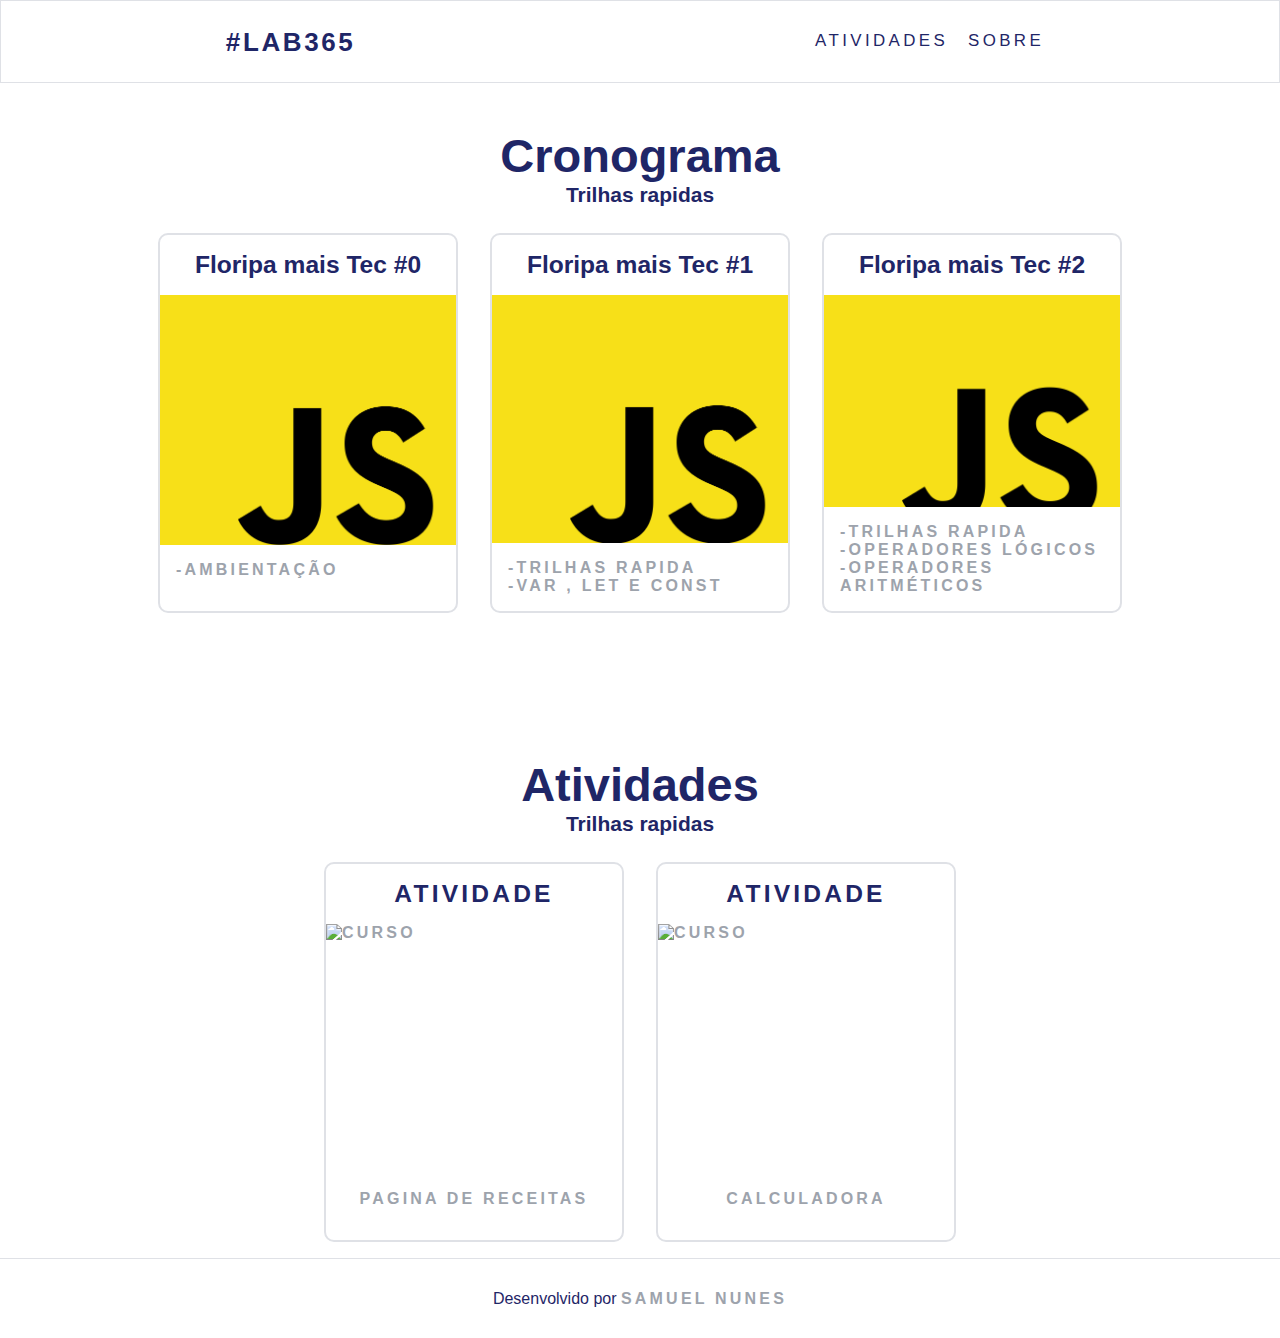
==== index.html @ 3c271fd3 "Projeto lab365" ====
<!DOCTYPE html>
<html lang="pt-br">
<head>
    <meta charset="UTF-8">
    <meta http-equiv="X-UA-Compatible" content="IE=edge">
    <meta name="viewport" content="width=device-width, initial-scale=1.0">
    <title>Lab 365</title>
    <link rel="stylesheet" href="css/style.css">
</head>
<body>
    <header>
        <h1>#Lab365</h1>
        <nav>
            <ul>
                <li><a href="#atividades">Atividades</a></li>
                <li><a href="#">Sobre</a></li>
            </ul>
        </nav>
    </header>
    
    <section class="topic">
        <h2 class="title">Cronograma </h2>
        <h5 class="subtitle">Trilhas rapidas </h5>
    </section>
    
    <section class="content">

        <div class="card">
            <div class="card-header">
                <h3>Floripa mais Tec #0</h3>
            </div>
            <figure>
                <img src="./javas.png" alt="Curso">
            </figure>
            <div class="card-body">
                <p>-Ambientação</p>
            </div>
        </div>
        
        <div class="card">
            <div class="card-header">
                <h3>Floripa mais Tec #1</h3>
            </div>
            <figure>
                <img src="./javas.png" alt="Curso">
            </figure>
            <div class="card-body">
                <p>-Trilhas rapida</p>
                <p>-Var , let e const</p>
            </div>
        </div>

        <div class="card">
            <div class="card-header">
                <h3>Floripa mais Tec #2</h3>
            </div>
            <figure>
                <img src="./javas.png" alt="Curso">
            </figure>
            <div class="card-body">
                <p>-Trilhas rapida</p>
                <p>-Operadores Lógicos</p>
                <p>-Operadores Aritméticos</p>
            </div>
        </div>


    </section>

    <section class="topic">
        <h2 class="title">Atividades</h2>
        <h5 class="subtitle">Trilhas rapidas </h5>
    </section>
    

    <section id="atividades" class="content">

        <div class="card">
            <a href="./pages/receitas/index.html">
            <div class="card-header">
                <h3>Atividade</h3>
            </div>
            <figure>
                <img src="https://source.unsplash.com/1044x400/?food" alt="Curso">
            </figure>
            <div class="card-body">
                <p>Pagina de Receitas</p>
            </div>
        </a>
        </div>

        <div class="card">
            <a href="./pages/calculadora/index.html">
            <div class="card-header">
                <h3>Atividade</h3>
            </div>
            <figure>
                <img src="https://source.unsplash.com/1044x400/?money" alt="Curso">
            </figure>
            <div class="card-body">
                <p>Calculadora</p>
            </div>
        </a>
        </div>

    </section>
    
    <footer>
        <p>Desenvolvido por <a href="#">Samuel Nunes</a></p>
    </footer>
</body>
</html>
---- css/style.css ----
*{
    margin: 0;
    padding: 0;
    box-sizing: border-box;
    text-decoration: none;
    list-style: none;
}

a{
    text-decoration: none;
    color: #1F2667;
    text-transform: uppercase;
    color: #9DA3AC;
    letter-spacing: 0.2em;
    font-weight: bold;
}

body{
    font-family: 'Open sans', sans-serif;
}

header{
    display: flex;
    justify-content: space-around;
    align-items: center;
    color: #1F2667;
    position: fixed;
    z-index: 999;
    background: #fff;

    width: 100%;
    margin: 0 auto;

    line-height: 80px;
    font-size: 13px;
    font-weight: 700;
    text-transform: uppercase;
    letter-spacing: 0.2em;
    border: 1px solid #DFE1E6;
}

nav > ul{
    display: flex;
}

nav > ul > li > a{
    margin: 0 10px;
    font-size: 1.3em;
    color: #1F2667;
    font-weight: 100;
}

.topic {
    display: flex;
    justify-content: space-evenly;
    padding-top: 10%;
    flex-direction: column;
    align-content: space-around;
    align-items: center;
}

.content {
    display: flex;
    justify-content: center;
    align-items: center;
    padding-top: 10px;
    flex-wrap: wrap;
}

figure{
    width: 100%;
    height: 250px;
    overflow: hidden;
}

figure > img{
    width: 100%;
    height: 100%;
    object-fit: cover;
}

.card{
    display: flex;
    flex-direction: column;
    background: #fff;
    width: 300px;
    height: 380px;
    border-radius: 10px;
    margin: 1rem;
    transition: all 0.3s ease;
    overflow: hidden;
    border: 2px solid #DFE1E6;
}
.card-header{
    display: flex;
    justify-content: center;
    align-items: center;
    padding: 1rem;
    font-size: 21px;
    font-weight: 500;
    color: #1F2667;
}

.card-body{
    display: flex;
    justify-content: flex-end;
    align-items: center;
    flex-direction: column;
    padding: 1rem;
    text-overflow: ellipsis;
}

.card > .card-body{
    display: flex;
    justify-content: space-between;
    padding: 1rem;
    bottom: 0px;
    text-transform: uppercase;
    color: #9DA3AC;
    letter-spacing: 0.2em;
    font-weight: bold;
    align-content: flex-end;
    align-items: flex-start;
}

.card:hover{
    transform: translateY(-10px);
    box-shadow: 0 0 10px rgba(0,0,0,0.2);
}


.card:hover .card-body{
    color: #1F2667;
}

.title{
    font-size: 47px;
    color: #1F2667;
}

.subtitle{
    font-size: 21px;
    color: #1F2667;
}

footer {
    display: flex;
    justify-content: center;
    align-items: center;
    padding: 1rem;
    bottom:0;
    width: 100%;
    background: #fff;
    color: #1F2667;
    border-top: 1px solid #DFE1E6;
    height: 80px;
}
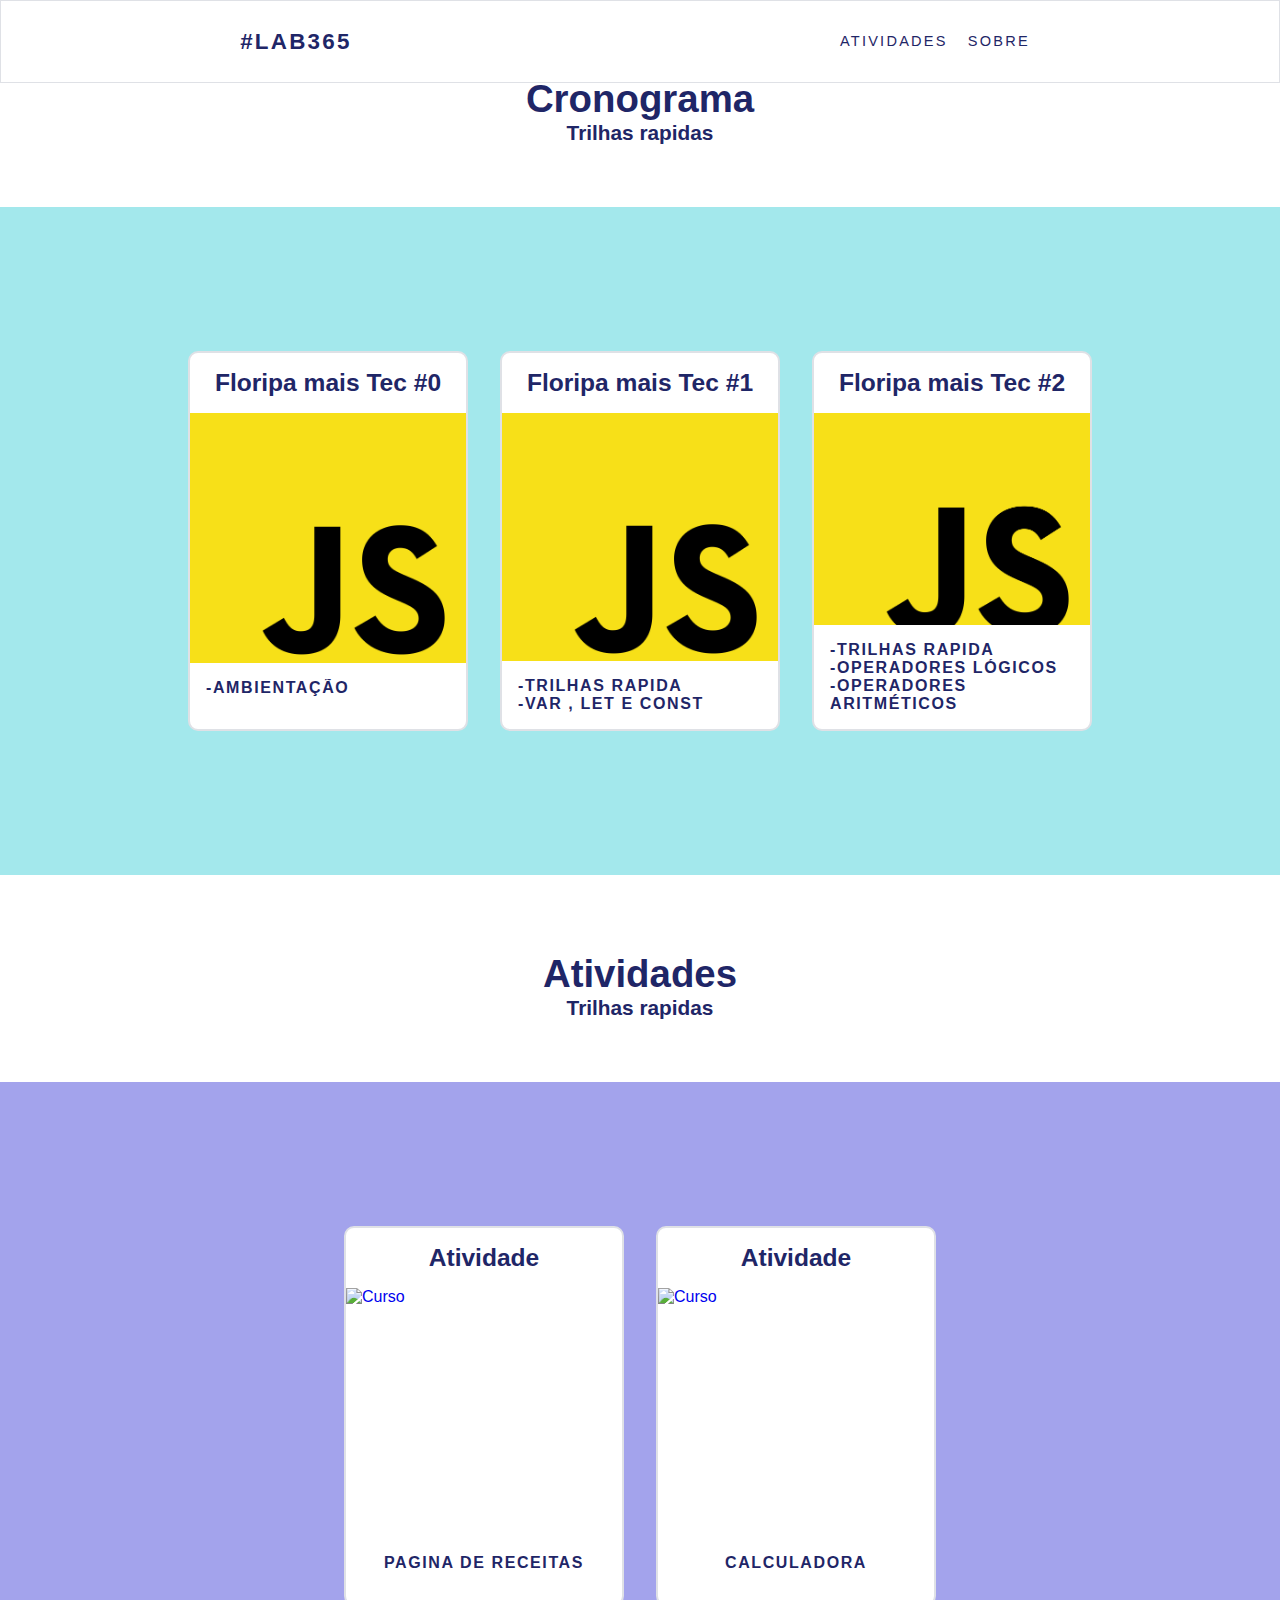
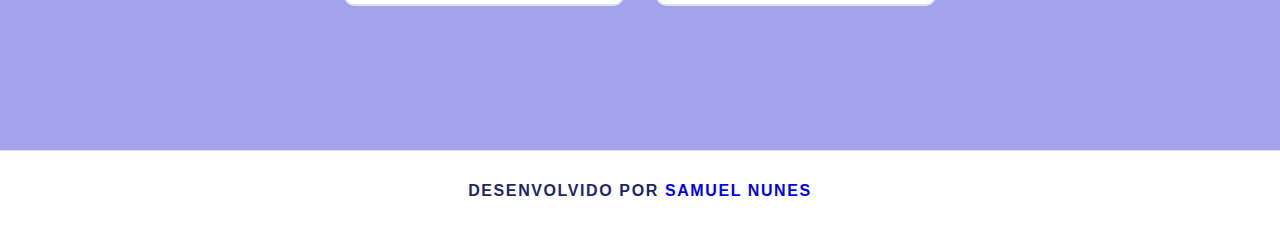
==== commit a37e3193: "Alterações de responsividade" ====
--- a/index.html
+++ b/index.html
@@ -23,17 +23,17 @@
         <h5 class="subtitle">Trilhas rapidas </h5>
     </section>
     
-    <section class="content">
+    <section class="content" style="background-color: #76dce3ab;;">
 
         <div class="card">
             <div class="card-header">
                 <h3>Floripa mais Tec #0</h3>
             </div>
             <figure>
-                <img src="./javas.png" alt="Curso">
+                <img src="./image/javas.png" alt="Curso">
             </figure>
             <div class="card-body">
-                <p>-Ambientação</p>
+                <p class="text-body">-Ambientação</p>
             </div>
         </div>
         
@@ -42,11 +42,11 @@
                 <h3>Floripa mais Tec #1</h3>
             </div>
             <figure>
-                <img src="./javas.png" alt="Curso">
+                <img src="./image/javas.png" alt="Curso">
             </figure>
             <div class="card-body">
-                <p>-Trilhas rapida</p>
-                <p>-Var , let e const</p>
+                <p class="text-body">-Trilhas rapida</p>
+                <p class="text-body">-Var , let e const</p>
             </div>
         </div>
 
@@ -55,12 +55,12 @@
                 <h3>Floripa mais Tec #2</h3>
             </div>
             <figure>
-                <img src="./javas.png" alt="Curso">
+                <img src="./image/javas.png" alt="Curso">
             </figure>
             <div class="card-body">
-                <p>-Trilhas rapida</p>
-                <p>-Operadores Lógicos</p>
-                <p>-Operadores Aritméticos</p>
+                <p class="text-body">-Trilhas rapida</p>
+                <p class="text-body">-Operadores Lógicos</p>
+                <p class="text-body">-Operadores Aritméticos</p>
             </div>
         </div>
 
@@ -73,7 +73,7 @@
     </section>
     
 
-    <section id="atividades" class="content">
+    <section id="atividades" class="content"  style="background-color: #7676e3ab;;">
 
         <div class="card">
             <a href="./pages/receitas/index.html">
@@ -84,7 +84,7 @@
                 <img src="https://source.unsplash.com/1044x400/?food" alt="Curso">
             </figure>
             <div class="card-body">
-                <p>Pagina de Receitas</p>
+                <p class="text-body">Pagina de Receitas</p>
             </div>
         </a>
         </div>
@@ -98,7 +98,7 @@
                 <img src="https://source.unsplash.com/1044x400/?money" alt="Curso">
             </figure>
             <div class="card-body">
-                <p>Calculadora</p>
+                <p class="text-body">Calculadora</p>
             </div>
         </a>
         </div>
@@ -106,7 +106,7 @@
     </section>
     
     <footer>
-        <p>Desenvolvido por <a href="#">Samuel Nunes</a></p>
+        <p class="text-body">Desenvolvido por <a href="#">Samuel Nunes</a></p>
     </footer>
 </body>
 </html>--- a/css/style.css
+++ b/css/style.css
@@ -6,13 +6,13 @@
     list-style: none;
 }
 
-a{
+.text-body{
     text-decoration: none;
     color: #1F2667;
     text-transform: uppercase;
-    color: #9DA3AC;
-    letter-spacing: 0.2em;
+    letter-spacing: 0.1em;
     font-weight: bold;
+    overflow: hidden;
 }
 
 body{
@@ -32,7 +32,7 @@
     margin: 0 auto;
 
     line-height: 80px;
-    font-size: 13px;
+    font-size: 0.7em;
     font-weight: 700;
     text-transform: uppercase;
     letter-spacing: 0.2em;
@@ -53,7 +53,7 @@
 .topic {
     display: flex;
     justify-content: space-evenly;
-    padding-top: 10%;
+    padding-top: 6%;
     flex-direction: column;
     align-content: space-around;
     align-items: center;
@@ -63,7 +63,8 @@
     display: flex;
     justify-content: center;
     align-items: center;
-    padding-top: 10px;
+    padding-top: 10%;
+    padding-bottom: 10%;
     flex-wrap: wrap;
 }
 
@@ -83,7 +84,7 @@
     display: flex;
     flex-direction: column;
     background: #fff;
-    width: 300px;
+    width: 280px;
     height: 380px;
     border-radius: 10px;
     margin: 1rem;
@@ -128,19 +129,15 @@
     box-shadow: 0 0 10px rgba(0,0,0,0.2);
 }
 
-
-.card:hover .card-body{
-    color: #1F2667;
-}
-
 .title{
-    font-size: 47px;
+    font-size: 2.4em;
     color: #1F2667;
 }
 
 .subtitle{
-    font-size: 21px;
+    font-size: 1.3rem;
     color: #1F2667;
+    padding-bottom: 3.9rem;
 }
 
 footer {
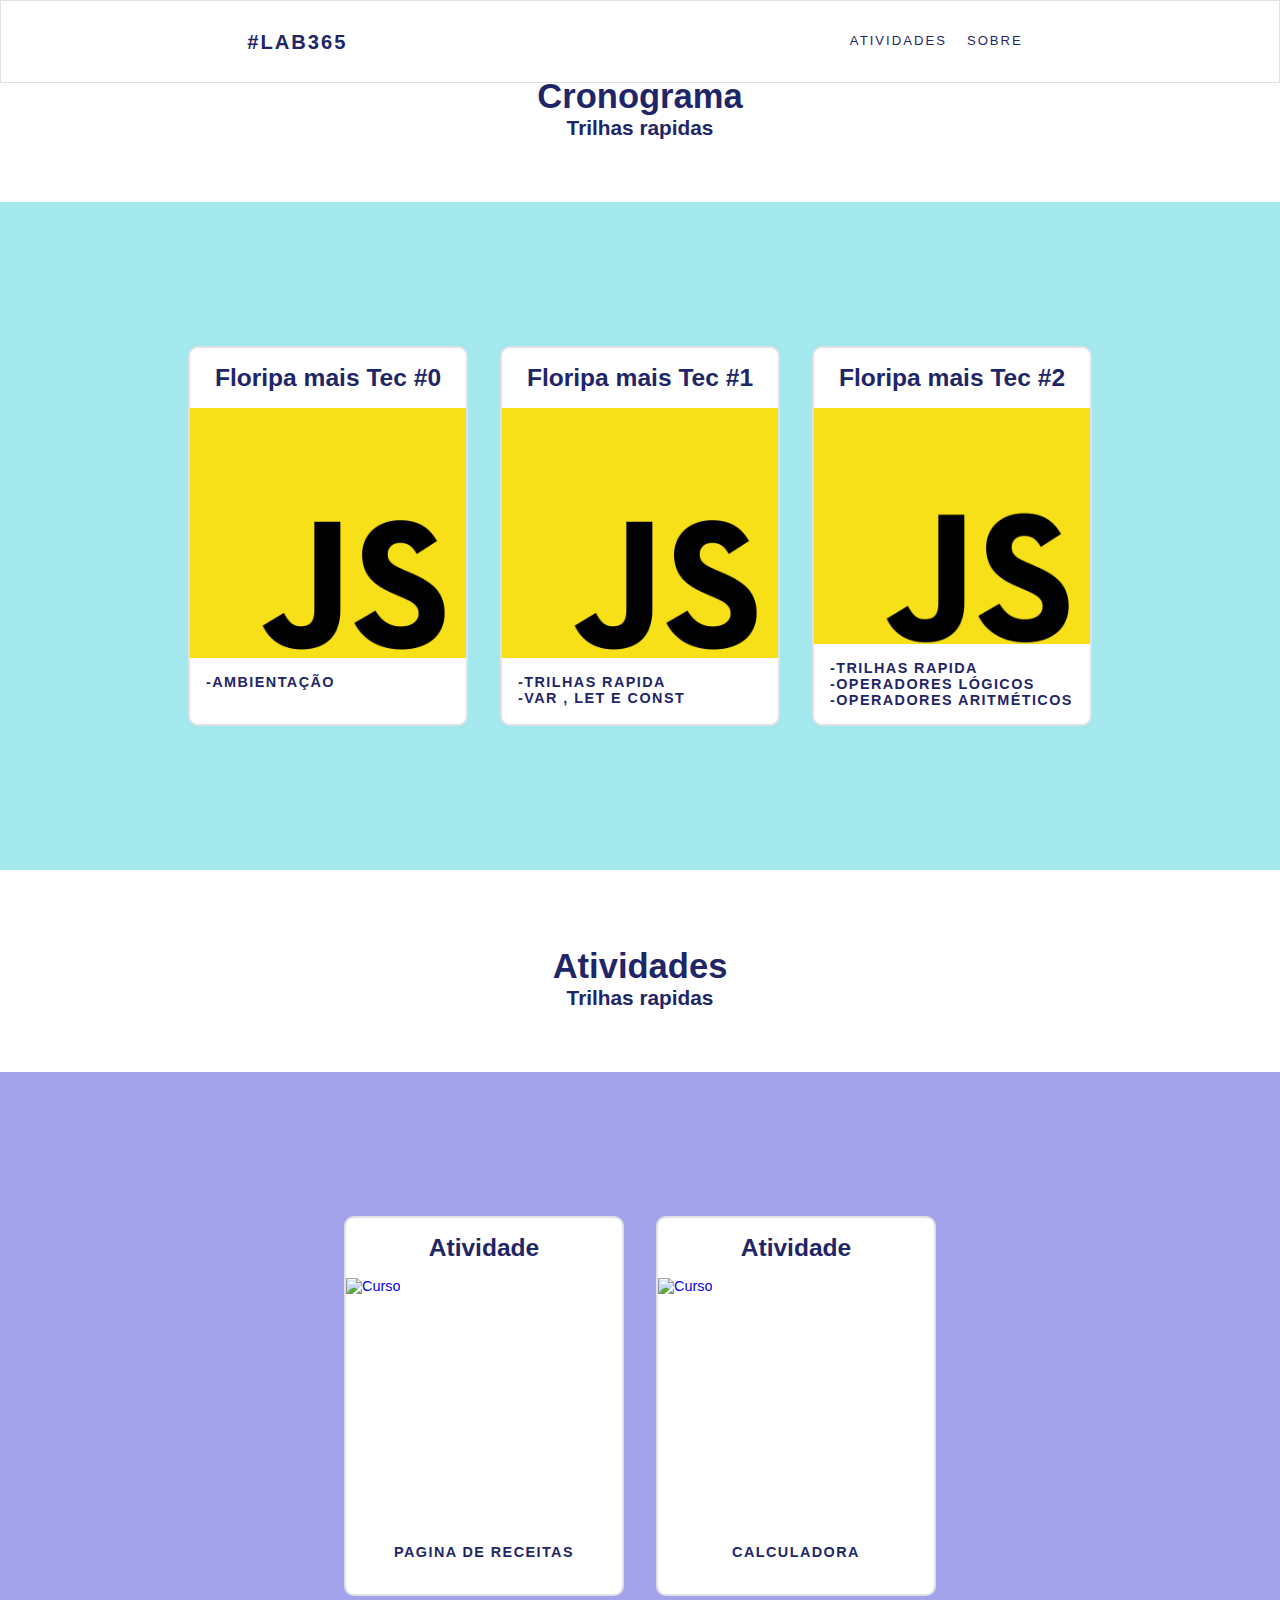
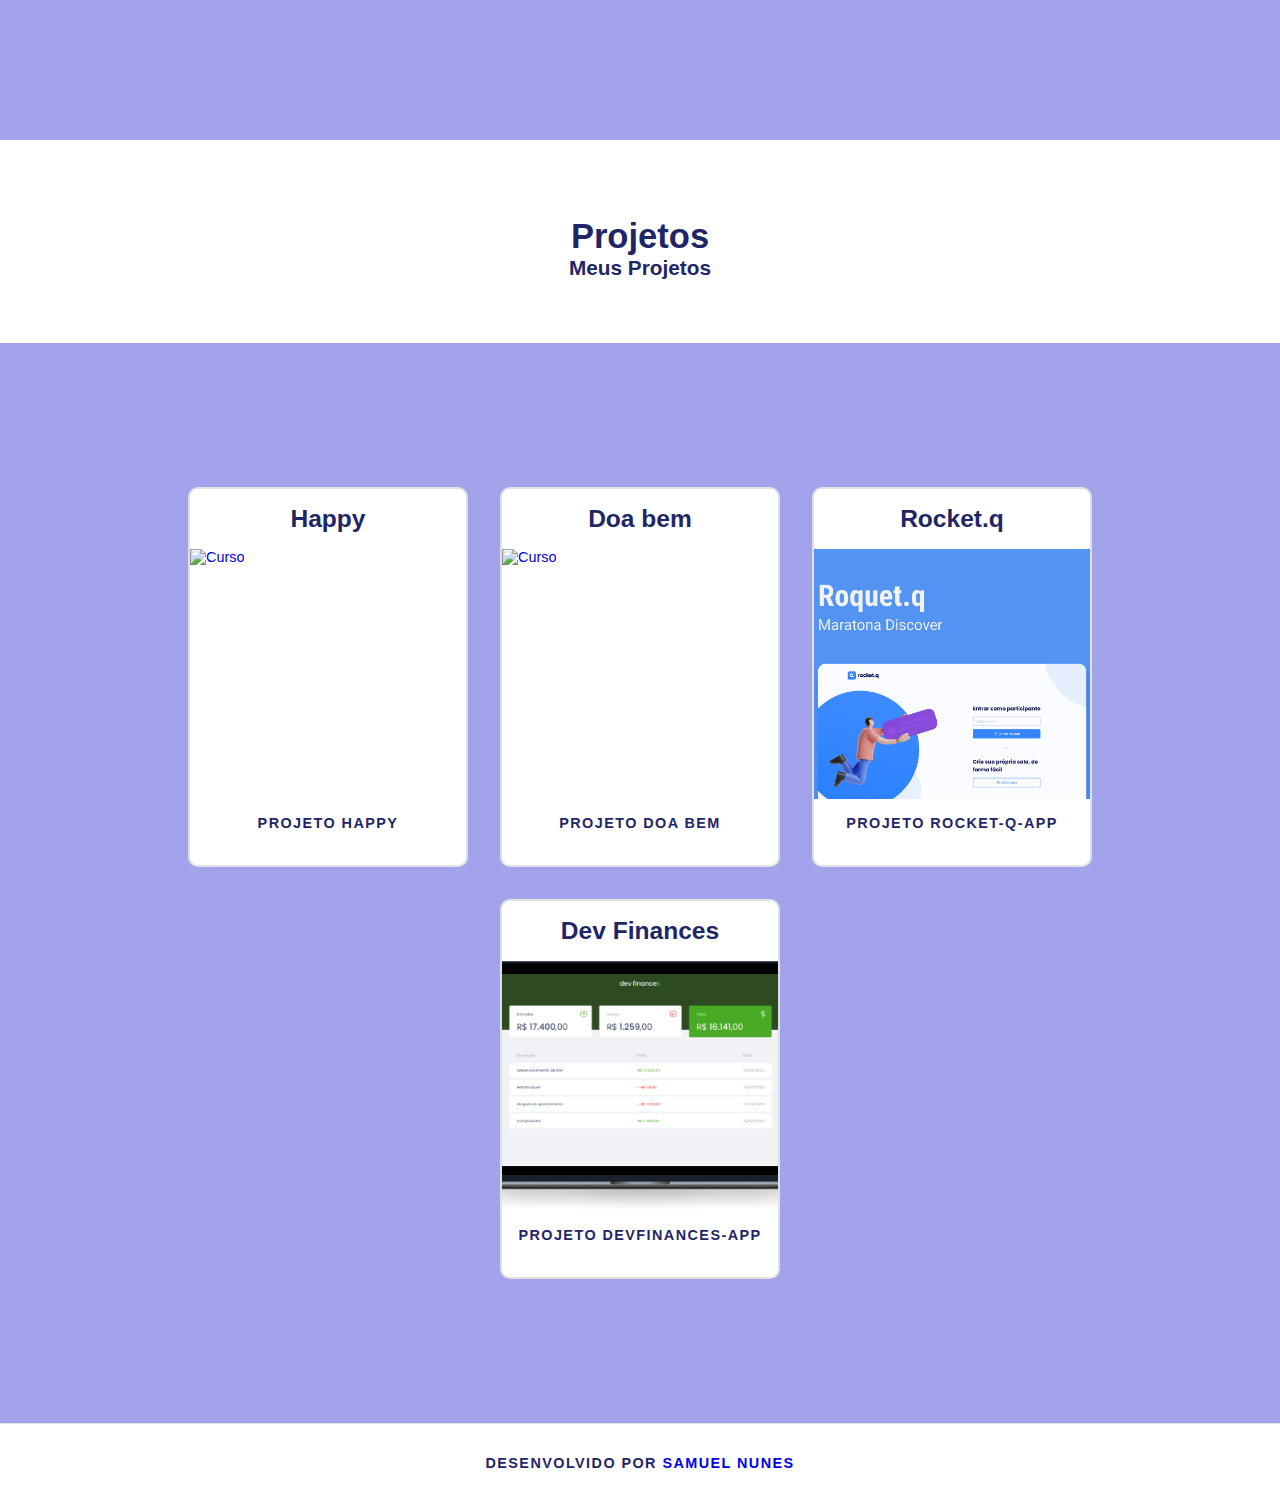
==== commit ccd5077d: "Meus Projetos" ====
--- a/index.html
+++ b/index.html
@@ -104,6 +104,73 @@
         </div>
 
     </section>
+
+    <section class="topic">
+        <h2 class="title">Projetos</h2>
+        <h5 class="subtitle">Meus Projetos</h5>
+    </section>
+    
+
+    <section id="atividades" class="content"  style="background-color: #7676e3ab;;">
+
+        <div class="card">
+            <a href="https://happy-project.netlify.app/">
+            <div class="card-header">
+                <h3>Happy</h3>
+            </div>
+            <figure>
+                <img src="https://happy-project.netlify.app/public/images/home.jpg" alt="Curso">
+            </figure>
+            <div class="card-body">
+                <p class="text-body">Projeto Happy</p>
+            </div>
+        </a>
+        </div>
+
+        <div class="card">
+            <a href="https://doa-bem-project.netlify.app/#/">
+            <div class="card-header">
+                <h3>Doa bem</h3>
+            </div>
+            <figure>
+                <img src="https://doa-bem-project.netlify.app/img/banner.6f641420.svg" alt="Curso">
+            </figure>
+            <div class="card-body">
+                <p class="text-body">Projeto Doa bem</p>
+            </div>
+        </a>
+        </div>
+
+        <div class="card">
+            <a href="https://rocket-q-app.herokuapp.com/">
+            <div class="card-header">
+                <h3>Rocket.q</h3>
+            </div>
+            <figure>
+                <img src="./image/Rocket_Q.png" alt="Curso">
+            </figure>
+            <div class="card-body">
+                <p class="text-body">Projeto rocket-q-app</p>
+            </div>
+        </a>
+        </div>
+
+        
+        <div class="card">
+            <a href="https://dev-finaces-project.netlify.app/">
+            <div class="card-header">
+                <h3>Dev Finances</h3>
+            </div>
+            <figure>
+                <img src="./image/devfinances.png" alt="Curso">
+            </figure>
+            <div class="card-body">
+                <p class="text-body">Projeto devfinances-app</p>
+            </div>
+        </a>
+        </div>
+
+    </section>
     
     <footer>
         <p class="text-body">Desenvolvido por <a href="#">Samuel Nunes</a></p>
--- a/css/style.css
+++ b/css/style.css
@@ -17,6 +17,7 @@
 
 body{
     font-family: 'Open sans', sans-serif;
+    font-size: 0.9rem;
 }
 
 header{
@@ -63,8 +64,7 @@
     display: flex;
     justify-content: center;
     align-items: center;
-    padding-top: 10%;
-    padding-bottom: 10%;
+    padding: 10%;
     flex-wrap: wrap;
 }
 
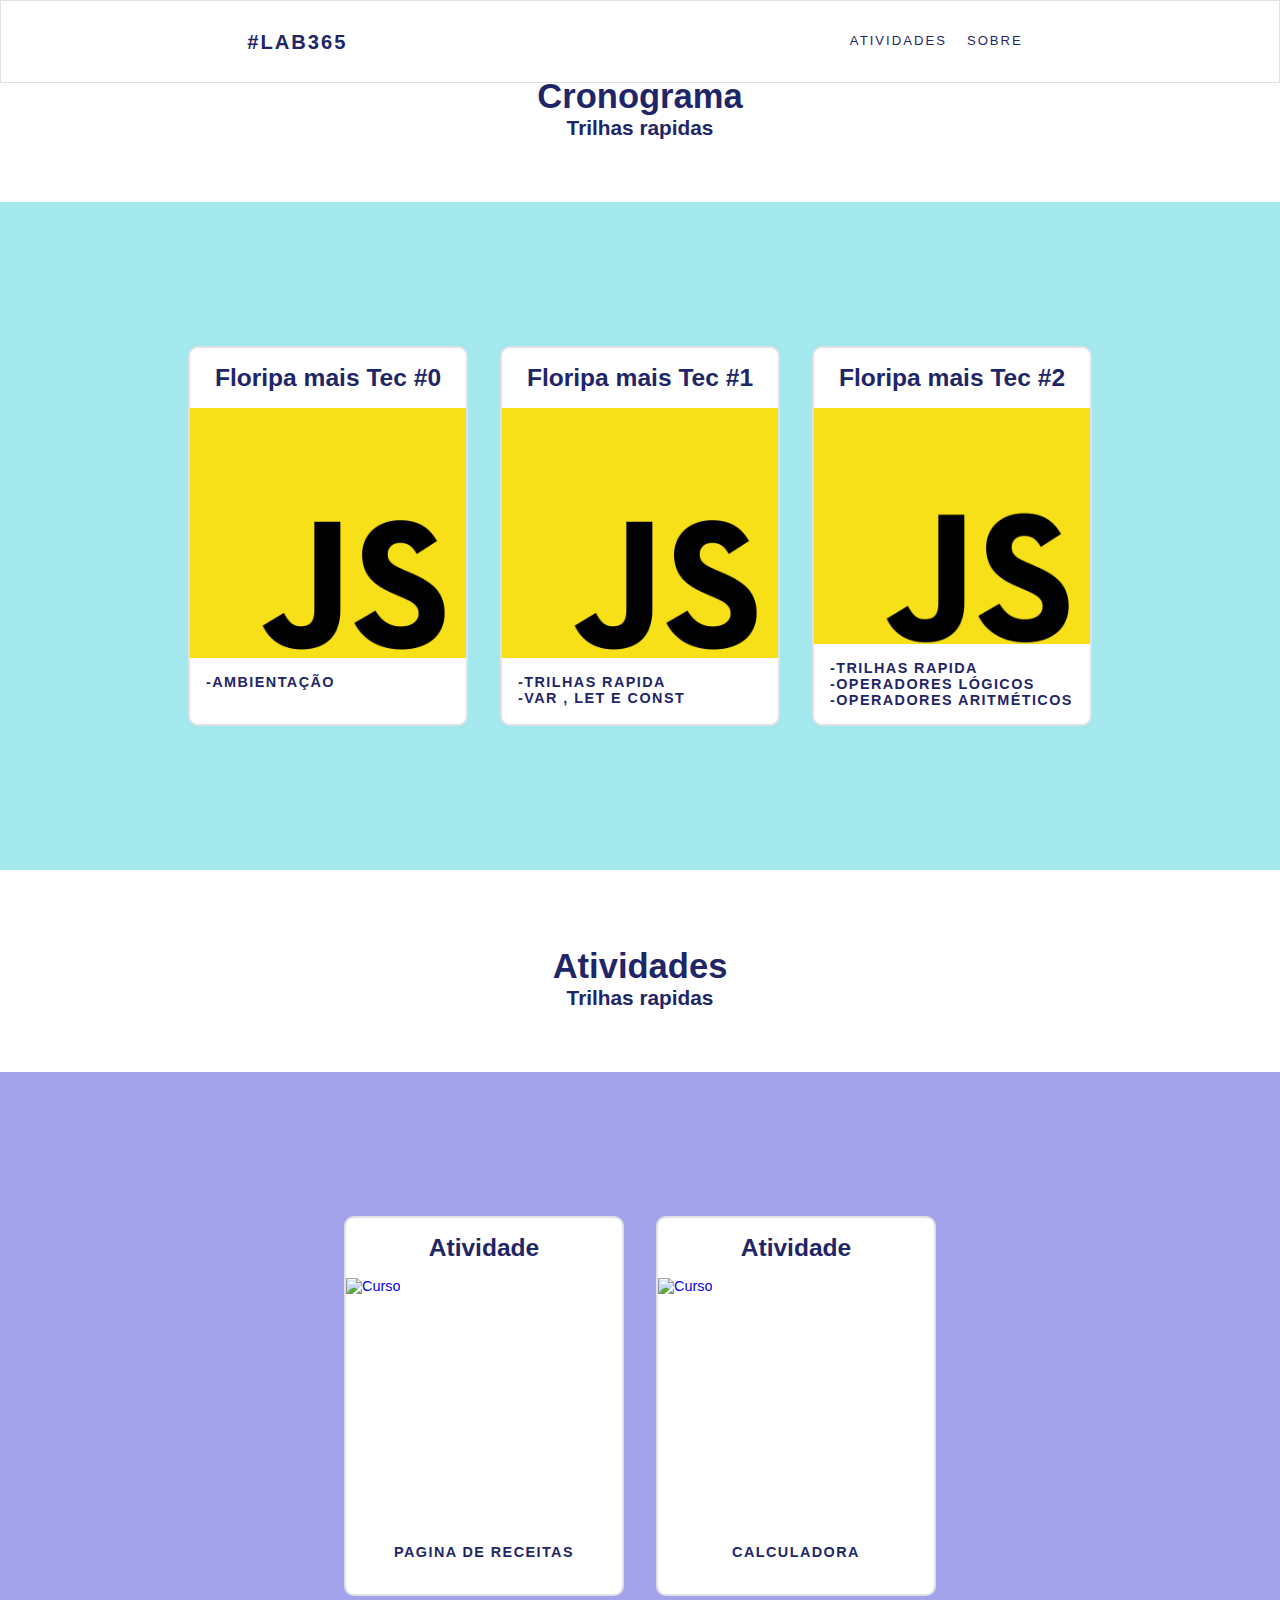
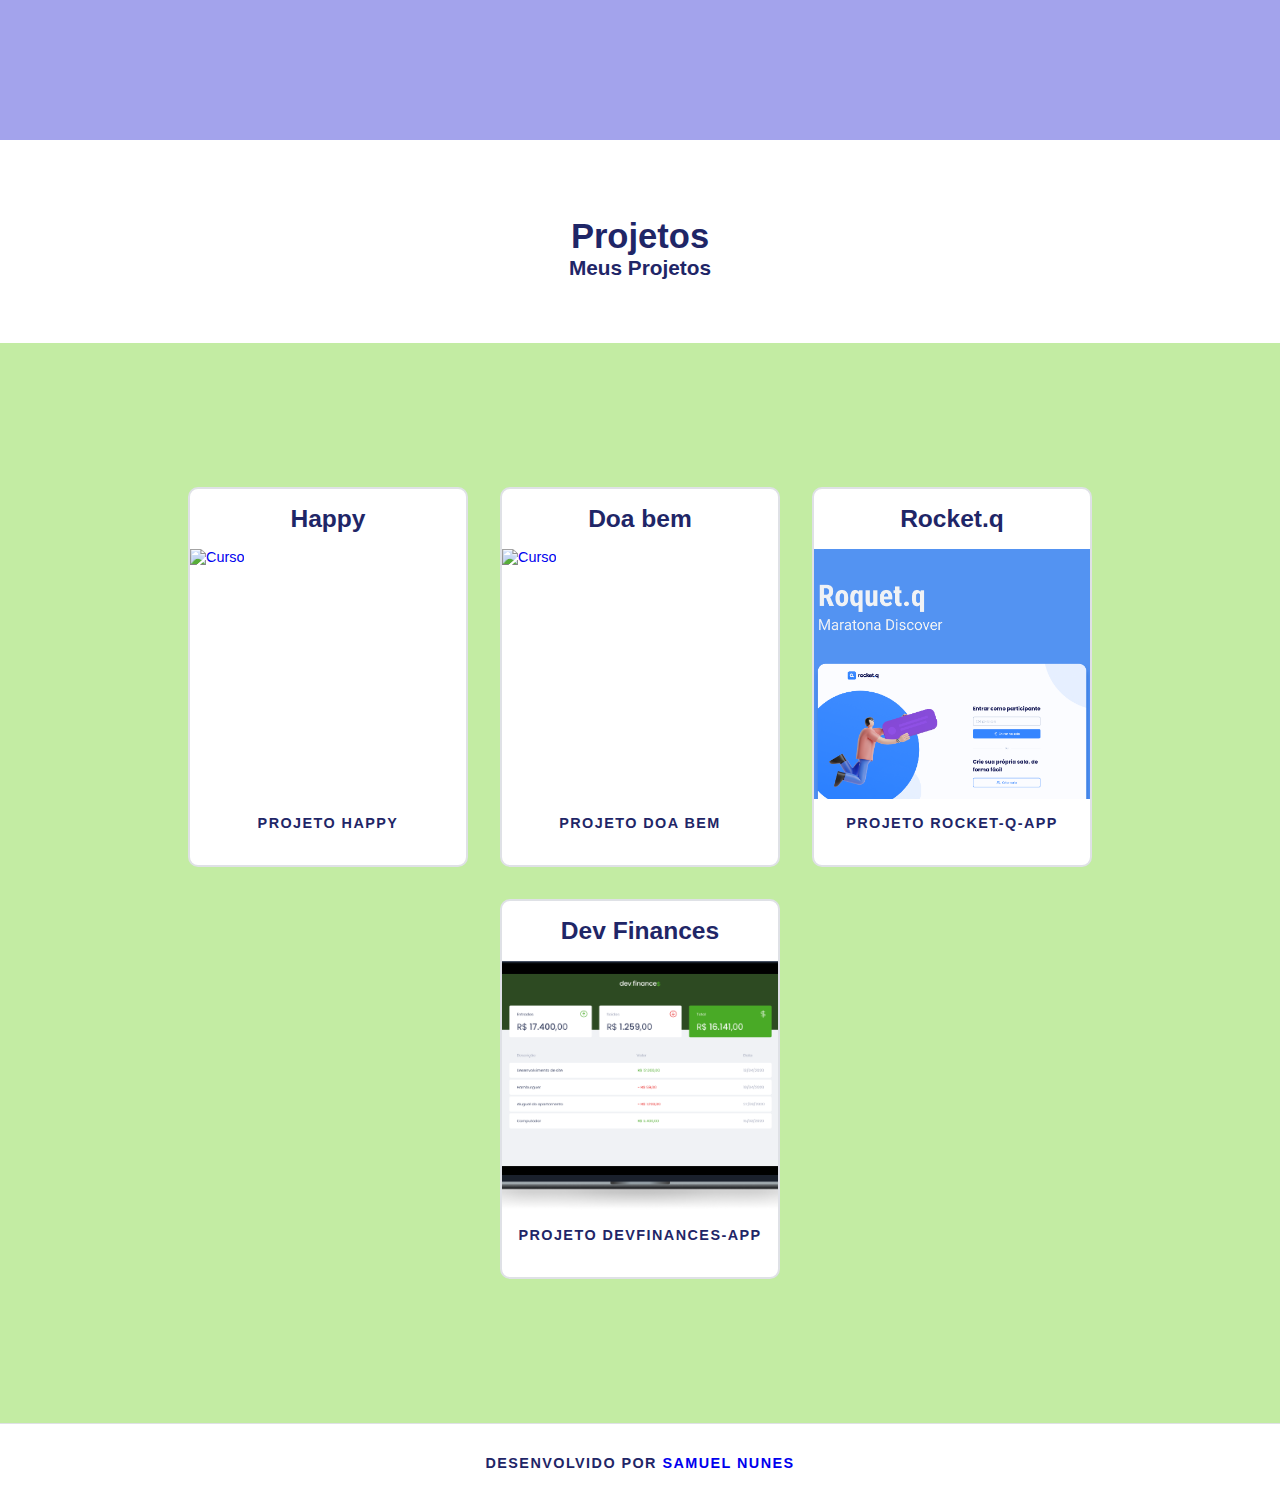
==== commit 4226ac3f: "Meus Projetos" ====
--- a/index.html
+++ b/index.html
@@ -111,7 +111,7 @@
     </section>
     
 
-    <section id="atividades" class="content"  style="background-color: #7676e3ab;;">
+    <section id="atividades" class="content"  style="background-color: #a5e376ab;">
 
         <div class="card">
             <a href="https://happy-project.netlify.app/">
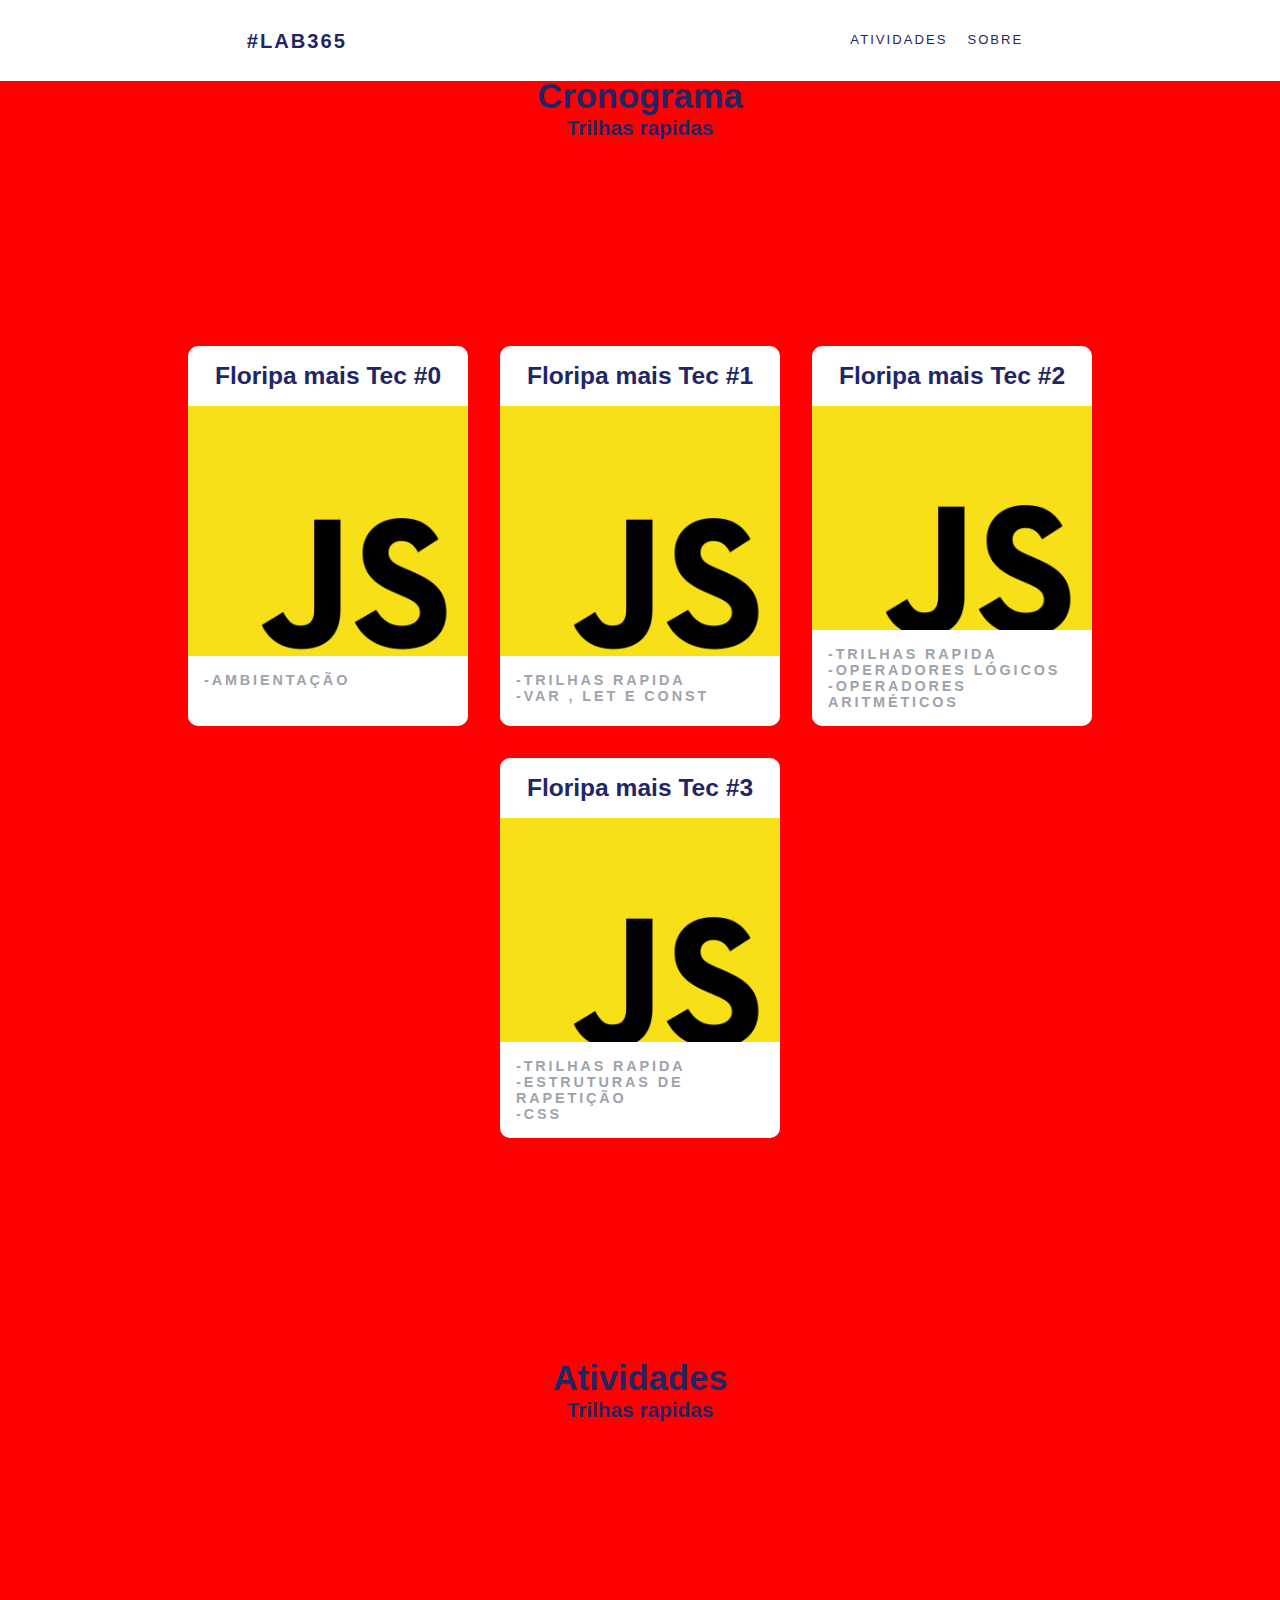
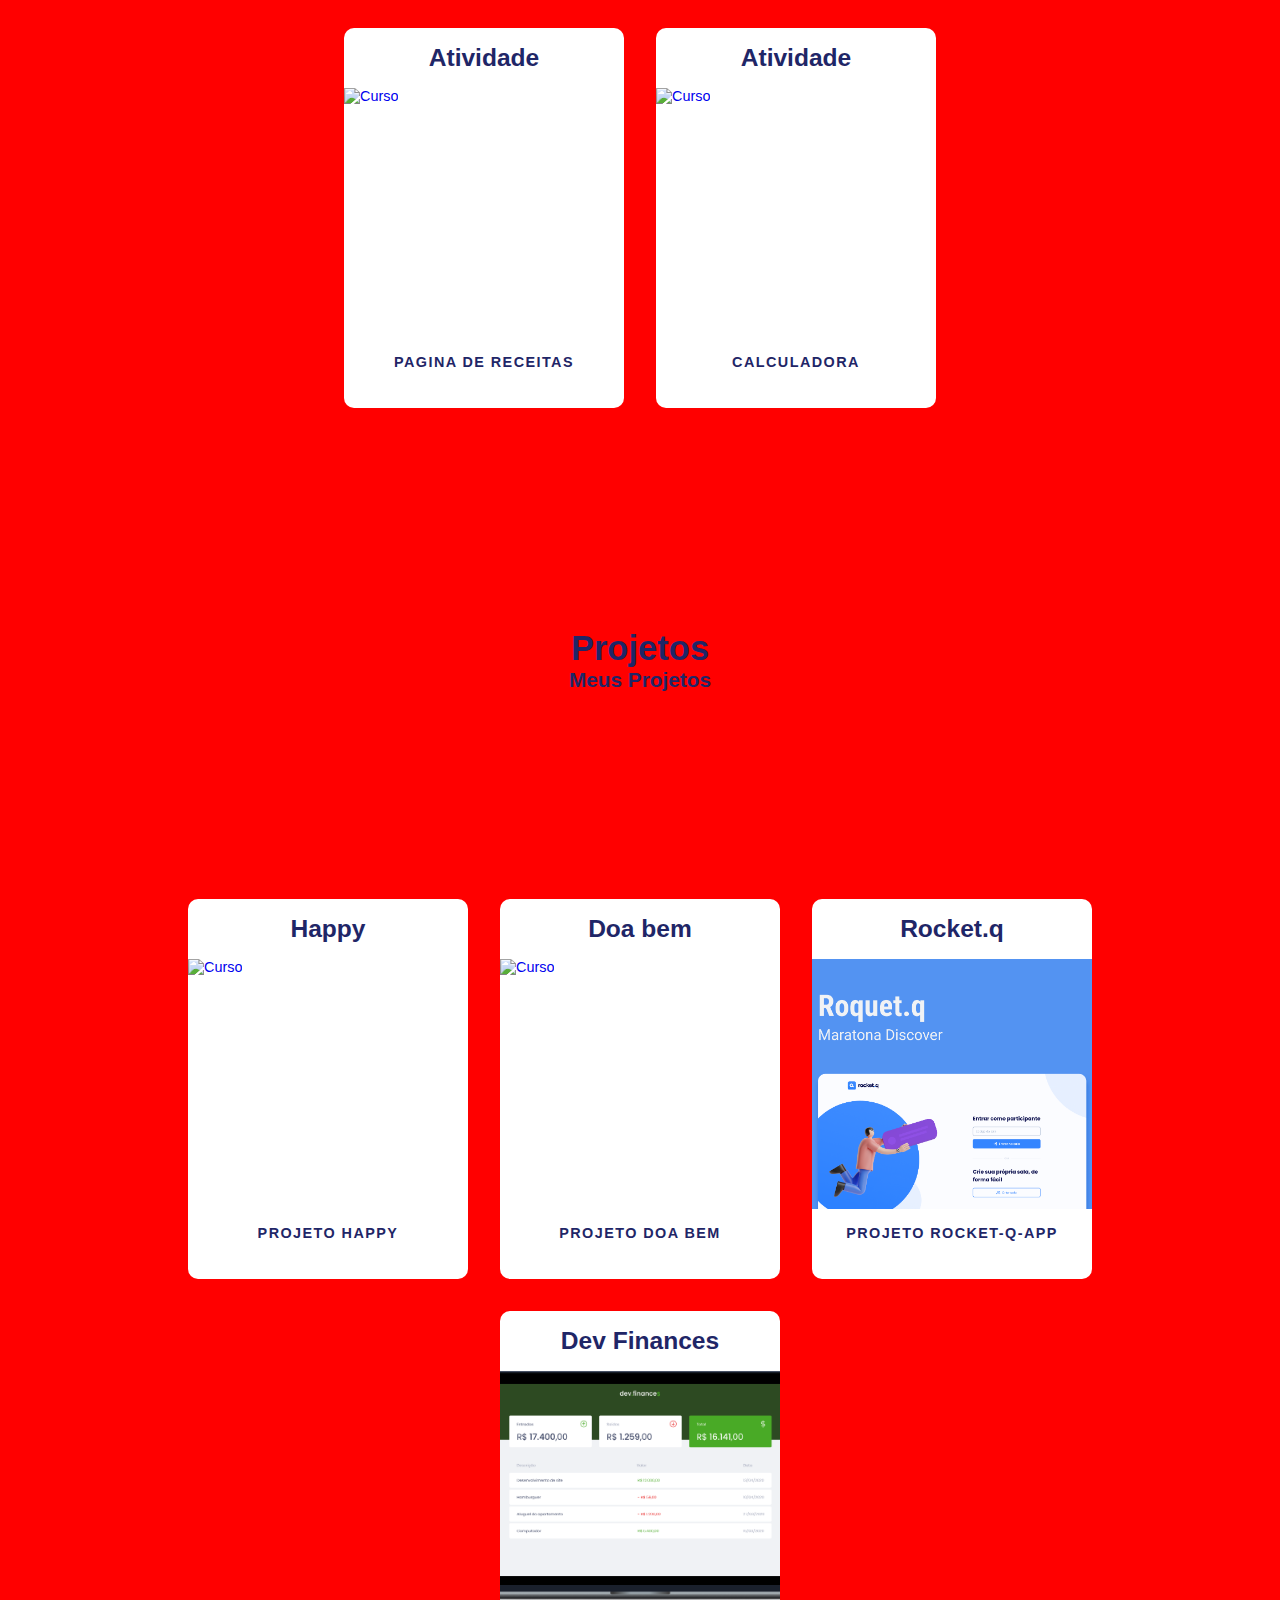
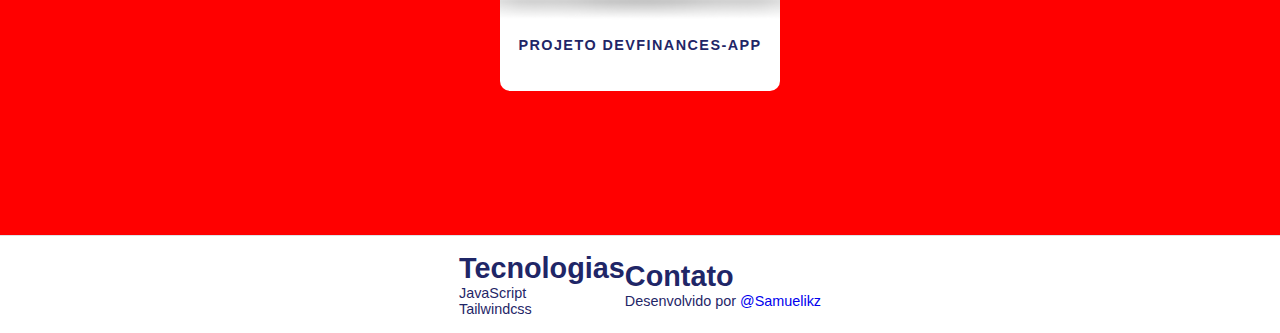
==== commit f80bd3a1: "Utilizando tailwind" ====
--- a/index.html
+++ b/index.html
@@ -6,74 +6,88 @@
     <meta name="viewport" content="width=device-width, initial-scale=1.0">
     <title>Lab 365</title>
     <link rel="stylesheet" href="css/style.css">
+    <link rel="stylesheet" href="css/main.css">
+    <script src="https://cdn.tailwindcss.com"></script>
 </head>
 <body>
-    <header>
-        <h1>#Lab365</h1>
+    <header class="bg-gray-900 text-gray-100">
+        <h1 class="text-xl">#Lab365</h1>
         <nav>
             <ul>
-                <li><a href="#atividades">Atividades</a></li>
-                <li><a href="#">Sobre</a></li>
+                <li><a class="text-gray-100 text-sm" href="#atividades">Atividades</a></li>
+                <li><a class="text-gray-100 text-sm" href="#">Sobre</a></li>
             </ul>
         </nav>
     </header>
     
-    <section class="topic">
+    <section class="topic bg-yellow-200">
         <h2 class="title">Cronograma </h2>
         <h5 class="subtitle">Trilhas rapidas </h5>
     </section>
     
-    <section class="content" style="background-color: #76dce3ab;;">
-
-        <div class="card">
-            <div class="card-header">
+    <section class="content bg-yellow-200">
+        <div class="card bg-black">
+            <div class="card-header text-gray-100">
                 <h3>Floripa mais Tec #0</h3>
             </div>
             <figure>
                 <img src="./image/javas.png" alt="Curso">
             </figure>
             <div class="card-body">
-                <p class="text-body">-Ambientação</p>
+                <p class="text-gray-100">-Ambientação</p>
             </div>
         </div>
         
-        <div class="card">
-            <div class="card-header">
+        <div class="card bg-black">
+            <div class="card-header text-gray-100">
                 <h3>Floripa mais Tec #1</h3>
             </div>
             <figure>
                 <img src="./image/javas.png" alt="Curso">
             </figure>
             <div class="card-body">
-                <p class="text-body">-Trilhas rapida</p>
-                <p class="text-body">-Var , let e const</p>
-            </div>
-        </div>
-
-        <div class="card">
-            <div class="card-header">
+                <p class="text-gray-100">-Trilhas rapida</p>
+                <p class="text-gray-100">-Var , let e const</p>
+            </div>
+        </div>
+
+        <div class="card bg-black">
+            <div class="card-header text-gray-100">
                 <h3>Floripa mais Tec #2</h3>
             </div>
             <figure>
                 <img src="./image/javas.png" alt="Curso">
             </figure>
             <div class="card-body">
-                <p class="text-body">-Trilhas rapida</p>
-                <p class="text-body">-Operadores Lógicos</p>
-                <p class="text-body">-Operadores Aritméticos</p>
-            </div>
-        </div>
-
-
-    </section>
-
-    <section class="topic">
+                <p class="text-gray-100">-Trilhas rapida</p>
+                <p class="text-gray-100">-Operadores Lógicos</p>
+                <p class="text-gray-100">-Operadores Aritméticos</p>
+            </div>
+        </div>
+
+        <div class="card bg-black">
+            <div class="card-header text-gray-100">
+                <h3>Floripa mais Tec #3</h3>
+            </div>
+            <figure>
+                <img src="./image/javas.png" alt="Curso">
+            </figure>
+            <div class="card-body">
+                <p class="text-gray-100">-Trilhas rapida</p>
+                <p class="text-gray-100">-Estruturas de rapetição</p>
+                <p class="text-gray-100">-Css</p>
+            </div>
+        </div>
+
+    </section>
+
+    <section class="topic bg-blue-200">
         <h2 class="title">Atividades</h2>
         <h5 class="subtitle">Trilhas rapidas </h5>
     </section>
     
 
-    <section id="atividades" class="content"  style="background-color: #7676e3ab;;">
+    <section id="atividades" class="content bg-blue-200">
 
         <div class="card">
             <a href="./pages/receitas/index.html">
@@ -105,13 +119,13 @@
 
     </section>
 
-    <section class="topic">
+    <section class="topic bg-green-200">
         <h2 class="title">Projetos</h2>
         <h5 class="subtitle">Meus Projetos</h5>
     </section>
     
 
-    <section id="atividades" class="content"  style="background-color: #a5e376ab;">
+    <section id="atividades" class="content bg-green-200">
 
         <div class="card">
             <a href="https://happy-project.netlify.app/">
@@ -172,8 +186,18 @@
 
     </section>
     
-    <footer>
-        <p class="text-body">Desenvolvido por <a href="#">Samuel Nunes</a></p>
+    <footer class="h-80 flex justify-center md:justify-evenly gap-2 bg-gray-900">
+        <div class="text-gray-100">
+            <h1 class="text-xl">Tecnologias</h1>
+            <ul class="flex gap-2">
+                <li>JavaScript</li>
+                <li>Tailwindcss</li>    
+            </ul>
+        </div>
+        <div class="gap-2 text-gray-100">
+            <h1 class="text-xl">Contato</h1>
+            <p class="text-footer">Desenvolvido por <a href="#">@Samuelikz</a></p>
+        </div>
     </footer>
 </body>
 </html>--- a/css/style.css
+++ b/css/style.css
@@ -37,7 +37,6 @@
     font-weight: 700;
     text-transform: uppercase;
     letter-spacing: 0.2em;
-    border: 1px solid #DFE1E6;
 }
 
 nav > ul{
@@ -90,7 +89,6 @@
     margin: 1rem;
     transition: all 0.3s ease;
     overflow: hidden;
-    border: 2px solid #DFE1E6;
 }
 .card-header{
     display: flex;
@@ -127,6 +125,7 @@
 .card:hover{
     transform: translateY(-10px);
     box-shadow: 0 0 10px rgba(0,0,0,0.2);
+    cursor: pointer;
 }
 
 .title{
@@ -150,5 +149,5 @@
     background: #fff;
     color: #1F2667;
     border-top: 1px solid #DFE1E6;
-    height: 80px;
+    height: auto;
 }
--- a/css/main.css
+++ b/css/main.css
@@ -0,0 +1,10 @@
+*{
+    margin: 0;
+    padding: 0;
+    box-sizing: border-box;
+}
+
+body{
+    font-family: 'Open sans', sans-serif;
+    background: red;
+}